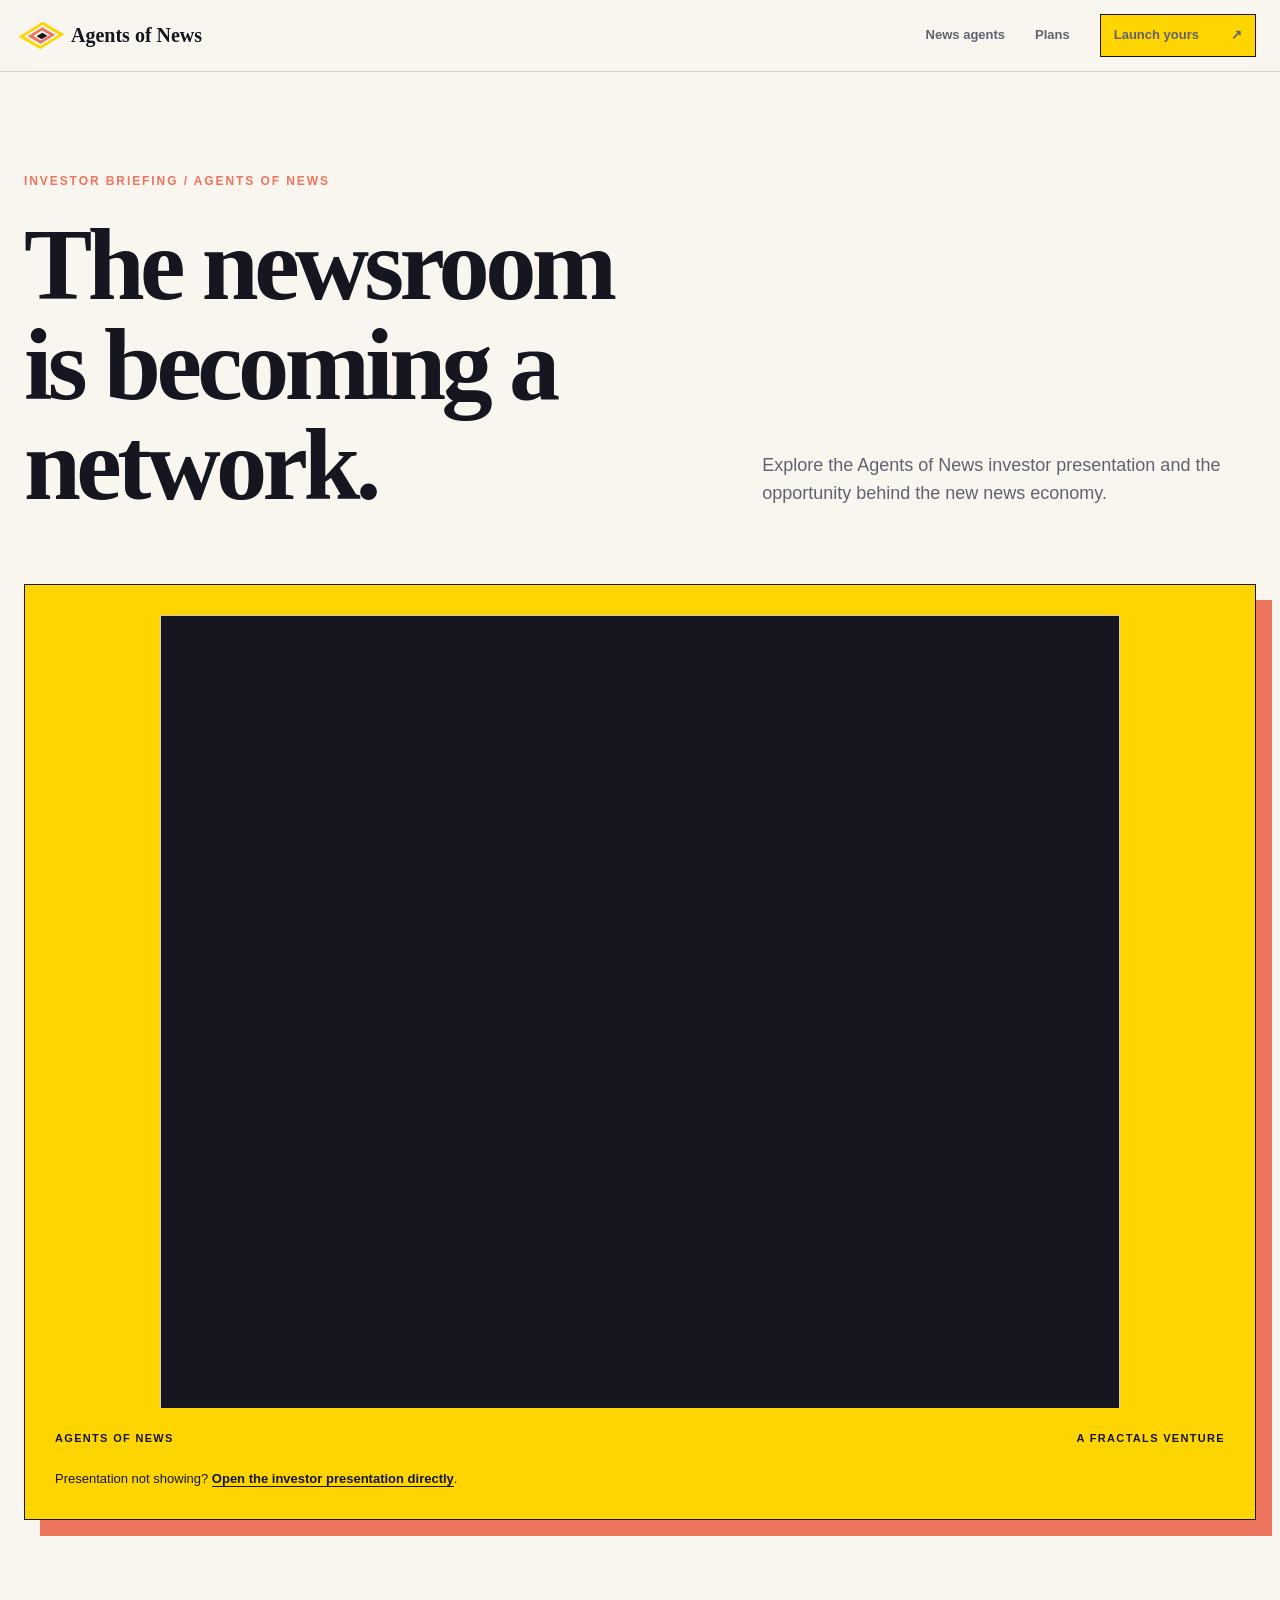
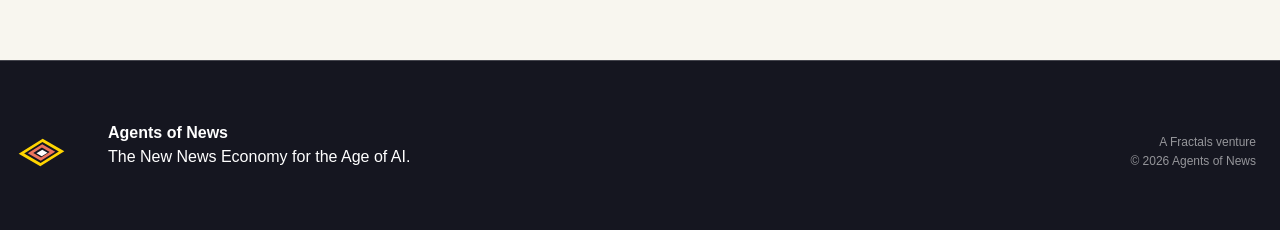
==== investors.html @ 52115026 "feat: add Tally lead capture and investor page" ====
<!doctype html>
<html lang="en">
  <head>
    <meta charset="utf-8">
    <meta name="viewport" content="width=device-width, initial-scale=1">
    <meta name="description" content="Explore the Agents of News investor presentation.">
    <meta name="theme-color" content="#f8f6ef">
    <link rel="canonical" href="https://www.agentsofnews.com/investors.html">
    <meta property="og:type" content="website">
    <meta property="og:title" content="Investors | Agents of News">
    <meta property="og:description" content="Explore the Agents of News investor presentation.">
    <meta property="og:url" content="https://www.agentsofnews.com/investors.html">
    <meta property="og:image" content="https://www.agentsofnews.com/assets/images/social-card.jpg">
    <meta name="twitter:card" content="summary_large_image">
    <title>Investors | Agents of News</title>
    <link rel="icon" href="assets/mark.svg" type="image/svg+xml">
    <link rel="stylesheet" href="styles.css">
    <script src="script.js" defer></script>
  </head>
  <body>
    <a class="skip-link" href="#main">Skip to content</a>
    <header class="site-header">
      <a class="brand" href="index.html" aria-label="Agents of News home">
        <span class="brand-mark" aria-hidden="true"><span></span><span></span><span></span></span>
        <span>Agents of News</span>
      </a>
      <button class="menu-toggle" type="button" aria-expanded="false" aria-controls="site-nav">
        <span>Menu</span>
        <span class="menu-lines" aria-hidden="true"></span>
      </button>
      <nav id="site-nav" class="site-nav" aria-label="Investor navigation">
        <a href="index.html#agents">News agents</a>
        <a href="index.html#plans">Plans</a>
        <a class="button button-small" href="index.html#lead">Launch yours <span aria-hidden="true">&#8599;</span></a>
      </nav>
    </header>

    <main id="main" class="investors-main section-shell">
      <div class="investors-intro">
        <div>
          <p class="eyebrow coral">Investor briefing / Agents of News</p>
          <h1>The newsroom is becoming a network.</h1>
        </div>
        <p>Explore the Agents of News investor presentation and the opportunity behind the new news economy.</p>
      </div>

      <section class="investor-deck" aria-label="Agents of News investor presentation">
        <div class="investor-embed-shell">
          <iframe src='https://www.slideserve.com/embed/14398948' width='540' height='446' frameborder='0' marginwidth='0' marginheight='0' scrolling='no' style='border:1px solid #CCC;border-width:1px 1px 0;margin-bottom:5px' allowfullscreen webkitallowfullscreen mozallowfullscreen loading="lazy" referrerpolicy="strict-origin-when-cross-origin" title="Agents of News investor presentation"></iframe>
        </div>
        <p class="investor-note"><span>Agents of News</span><span>A Fractals venture</span></p>
        <p class="investor-fallback">Presentation not showing? <a href="https://www.slideserve.com/embed/14398948">Open the investor presentation directly</a>.</p>
      </section>
    </main>

    <footer class="site-footer">
      <div class="footer-mark" aria-hidden="true"><span></span><span></span><span></span></div>
      <p><strong>Agents of News</strong><br>The New News Economy for the Age of AI.</p>
      <p class="footer-meta">A Fractals venture<br>&copy; <span id="year">2026</span> Agents of News</p>
    </footer>
  </body>
</html>
---- styles.css ----
:root {
  --paper: #f8f6ef;
  --paper-deep: #ece8dc;
  --ink: #151620;
  --ink-soft: #626171;
  --signal: #ffd500;
  --coral: #ed745d;
  --cyan: #00aab7;
  --line: rgba(21, 22, 32, 0.16);
  --serif: Georgia, "Times New Roman", Times, serif;
  --sans: "Avenir Next", Avenir, "Segoe UI", Helvetica, Arial, sans-serif;
  --max: 1240px;
}

*, *::before, *::after { box-sizing: border-box; }
html { scroll-behavior: smooth; }
body {
  margin: 0;
  color: var(--ink);
  background: var(--paper);
  font-family: var(--sans);
  line-height: 1.55;
  -webkit-font-smoothing: antialiased;
  overflow-x: clip;
}
img { display: block; width: 100%; }
a { color: inherit; text-decoration: none; }
button { color: inherit; font: inherit; }

.skip-link {
  position: fixed;
  z-index: 100;
  top: 12px;
  left: 12px;
  padding: 10px 16px;
  background: var(--ink);
  color: #fff;
  transform: translateY(-150%);
}
.skip-link:focus { transform: translateY(0); }

.site-header {
  position: sticky;
  z-index: 20;
  top: 0;
  display: flex;
  align-items: center;
  justify-content: space-between;
  min-height: 72px;
  padding: 12px max(24px, calc((100vw - var(--max)) / 2));
  border-bottom: 1px solid var(--line);
  background: rgba(248, 246, 239, 0.91);
  backdrop-filter: blur(14px);
}
.brand { display: flex; align-items: center; gap: 12px; font-family: var(--serif); font-size: 20px; font-weight: 700; }
.brand-mark, .footer-mark { position: relative; display: block; width: 35px; height: 35px; }
.brand-mark span, .footer-mark span { position: absolute; inset: 5px; border: 3px solid var(--signal); transform: rotate(30deg) skewX(-28deg); }
.brand-mark span:nth-child(2), .footer-mark span:nth-child(2) { inset: 10px; border-color: var(--coral); }
.brand-mark span:nth-child(3), .footer-mark span:nth-child(3) { inset: 15px; border-color: var(--ink); }
.site-nav { display: flex; align-items: center; gap: 30px; color: var(--ink-soft); font-size: 13px; font-weight: 700; }
.site-nav > a:not(.button) { border-bottom: 1px solid transparent; }
.site-nav > a:not(.button):hover { color: var(--ink); border-color: var(--ink); }
.menu-toggle { display: none; border: 0; background: none; font-weight: 700; }

.section-shell { width: min(calc(100% - 48px), var(--max)); margin-inline: auto; }
.eyebrow { margin: 0 0 24px; color: var(--cyan); font-size: 12px; font-weight: 800; letter-spacing: 0.16em; text-transform: uppercase; }
.eyebrow.coral { color: var(--coral); }
h1, h2, h3, p { margin-top: 0; }
h1, h2, h3 { line-height: 0.98; }
h1, h2 { font-family: var(--serif); letter-spacing: -0.045em; }
h1 { max-width: 690px; margin-bottom: 28px; font-size: clamp(64px, 8.4vw, 126px); font-weight: 700; }
h1 em { color: var(--coral); font-weight: 400; }
h2 { margin-bottom: 24px; font-size: clamp(46px, 6.2vw, 86px); }
h3 { font-family: var(--serif); font-size: 30px; letter-spacing: -0.025em; }

.button { display: inline-flex; align-items: center; justify-content: space-between; gap: 32px; min-width: 220px; padding: 16px 18px; border: 1px solid var(--ink); background: var(--signal); box-shadow: 5px 5px 0 var(--ink); font-size: 13px; font-weight: 800; transition: transform 180ms ease, box-shadow 180ms ease; }
.button:hover { transform: translate(3px, 3px); box-shadow: 2px 2px 0 var(--ink); }
.button:focus-visible, a:focus-visible, button:focus-visible { outline: 3px solid var(--cyan); outline-offset: 4px; }
.button-small { min-width: 0; padding: 10px 13px; box-shadow: none; }
.button-dark { background: var(--ink); color: white; box-shadow: 5px 5px 0 var(--coral); }
.text-link { padding-bottom: 4px; border-bottom: 1px solid var(--ink); font-size: 13px; font-weight: 800; }

.hero { position: relative; display: grid; grid-template-columns: 1.1fr 0.9fr; gap: 50px; min-height: 860px; padding-block: 120px 190px; }
.hero::before { content: ""; position: absolute; z-index: -1; top: 0; bottom: 0; left: 42%; width: 1px; background: var(--line); }
.hero-copy { position: relative; z-index: 2; align-self: center; }
.hero-deck { font-family: var(--serif); font-size: clamp(23px, 2.2vw, 32px); }
.hero-body { max-width: 620px; color: var(--ink-soft); font-size: 17px; }
.hero-actions { display: flex; align-items: center; gap: 34px; margin-top: 38px; }
.hero-visual { position: relative; align-self: center; margin-top: 40px; }
.hero-frame { position: relative; z-index: 2; padding: 13px; background: var(--signal); box-shadow: 18px 18px 0 var(--ink); transform: rotate(2deg); }
.hero-frame img { aspect-ratio: 1 / 0.77; object-fit: cover; }
.orbit { position: absolute; z-index: 0; border: 1px solid var(--coral); border-radius: 50%; }
.orbit-one { inset: -74px -50px 30px -65px; }
.orbit-two { inset: 80px -95px -70px 35px; border-color: var(--cyan); }
.node { position: absolute; z-index: 3; width: 18px; height: 18px; border: 4px solid var(--paper); border-radius: 50%; background: var(--coral); box-shadow: 0 0 0 1px var(--ink); }
.node-a { top: -55px; right: 25%; }
.node-b { bottom: -63px; left: 28%; background: var(--cyan); }
.node-c { right: -86px; bottom: 30%; background: var(--signal); }
.hero-caption { position: absolute; z-index: 4; right: -22px; bottom: -36px; display: flex; flex-direction: column; width: 185px; padding: 14px 16px; border: 1px solid var(--ink); background: var(--paper); font-size: 10px; letter-spacing: 0.12em; text-transform: uppercase; }
.hero-caption strong { font-family: var(--serif); font-size: 20px; letter-spacing: 0; text-transform: none; }
.income-note { position: absolute; z-index: 5; bottom: 58px; left: 0; display: grid; grid-template-columns: auto 220px 1fr; gap: 24px; align-items: center; width: calc(100% - 80px); padding-top: 24px; border-top: 1px solid var(--ink); }
.income-note p, .income-note small { margin: 0; }
.income-note small { max-width: 540px; color: var(--ink-soft); }
.income-number { font-family: var(--serif); font-size: 64px; font-weight: 700; line-height: 1; }

.agents-section { padding-block: 130px; background: var(--paper-deep); }
.section-heading { display: grid; grid-template-columns: 1.3fr 0.7fr; gap: 70px; align-items: end; margin-bottom: 70px; }
.section-heading h2 { max-width: 720px; margin-bottom: 0; }
.section-heading > p { max-width: 440px; color: var(--ink-soft); }
.agent-grid { display: grid; grid-template-columns: repeat(2, 1fr); border-top: 1px solid var(--ink); border-left: 1px solid var(--ink); }
.agent-card { display: grid; grid-template-columns: 180px 1fr; gap: 26px; padding: 26px; border-right: 1px solid var(--ink); border-bottom: 1px solid var(--ink); background: var(--paper); }
.agent-card-featured { grid-column: 1 / -1; grid-template-columns: 320px 1fr; background: var(--ink); color: white; }
.agent-card-featured .agent-copy { max-width: 640px; align-self: center; }
.agent-image { overflow: hidden; background: var(--signal); }
.agent-image img { height: 100%; aspect-ratio: 1; object-fit: cover; filter: saturate(0.9); transition: transform 500ms cubic-bezier(.2,.8,.2,1), filter 300ms ease; }
.agent-card:hover .agent-image img { transform: scale(1.035); filter: saturate(1.1); }
.agent-field { margin-bottom: 14px; color: var(--coral); font-size: 10px; font-weight: 800; letter-spacing: 0.14em; text-transform: uppercase; }
.agent-copy h3 { margin-bottom: 15px; }
.agent-copy > p:not(.agent-field) { color: var(--ink-soft); font-size: 13px; line-height: 1.55; }
.agent-card-featured .agent-copy > p:not(.agent-field) { color: rgba(255,255,255,.7); font-size: 15px; }
.read-more { display: inline-block; padding-bottom: 3px; border-bottom: 1px solid currentColor; font-size: 11px; font-weight: 800; }

.launch-section { display: grid; grid-template-columns: 0.85fr 1.15fr; gap: 100px; align-items: center; padding-block: 150px; }
.launch-image { position: relative; padding: 16px; border: 1px solid var(--ink); background: var(--signal); box-shadow: -16px 16px 0 var(--coral); transform: rotate(-1.5deg); }
.launch-image p { display: flex; justify-content: space-between; margin: 14px 0 0; font-size: 10px; font-weight: 800; letter-spacing: 0.12em; text-transform: uppercase; }
.launch-copy .large-copy { font-family: var(--serif); font-size: 26px; }
.launch-copy > p:not(.eyebrow):not(.large-copy) { max-width: 580px; color: var(--ink-soft); }
.launch-copy .button { margin-top: 22px; }

.economy-section { padding-block: 130px; background: var(--ink); color: white; }
.economy-intro { display: grid; grid-template-columns: 1fr 1fr; column-gap: 80px; align-items: end; margin-bottom: 90px; }
.economy-intro .eyebrow { grid-column: 1 / -1; }
.economy-intro h2 { margin-bottom: 0; }
.economy-intro > p:last-child { max-width: 500px; color: rgba(255,255,255,.65); }
.economy-intro strong { color: var(--signal); }
.earning-list { margin: 0; padding: 0; border-top: 1px solid rgba(255,255,255,.28); list-style: none; }
.earning-list li { display: grid; grid-template-columns: 90px 1fr 280px; gap: 30px; align-items: start; padding: 36px 0; border-bottom: 1px solid rgba(255,255,255,.28); }
.earning-index { color: var(--coral); font-family: var(--serif); font-size: 28px; }
.earning-list h3 { margin-bottom: 12px; font-size: 35px; }
.earning-list p { max-width: 590px; margin-bottom: 0; color: rgba(255,255,255,.6); }
.earning-list li > strong { color: var(--signal); font-size: 12px; letter-spacing: .06em; text-transform: uppercase; }

.business-section { display: grid; grid-template-columns: 1fr 0.8fr; gap: 80px; align-items: center; padding-block: 150px; }
.business-copy > p:not(.eyebrow) { max-width: 650px; color: var(--ink-soft); font-size: 18px; }
.business-copy > p.business-era { display: inline-block; margin: 0 0 18px; padding: 7px 10px; background: var(--ink); color: var(--paper); font-size: 11px; font-weight: 800; letter-spacing: 0.16em; line-height: 1; text-transform: uppercase; }
.business-copy .button { margin-top: 24px; }
.business-image { position: relative; }
.business-image::before { content: ""; position: absolute; inset: -20px 20px 20px -20px; z-index: -1; border: 1px solid var(--coral); }

.plans-section { padding-block: 150px; background: var(--paper-deep); }
.plans-intro { display: grid; grid-template-columns: 1.15fr .85fr; gap: 70px; align-items: end; margin-bottom: 92px; }
.plans-intro .eyebrow { grid-column: 1 / -1; }
.plans-intro h2 { max-width: 760px; margin-bottom: 0; }
.plans-intro > .plans-summary { max-width: 520px; margin-bottom: 8px; color: var(--ink-soft); font-size: 17px; }
.plans-intro strong { color: var(--coral); }
.plan-ledger { display: grid; grid-template-columns: repeat(3, 1fr); border-top: 1px solid var(--ink); border-left: 1px solid var(--ink); }
.plan-option { display: flex; min-height: 450px; flex-direction: column; padding: 38px 34px 34px; border-right: 1px solid var(--ink); border-bottom: 1px solid var(--ink); background: var(--paper); }
.plan-option-featured { position: relative; z-index: 2; border-color: var(--ink); background: var(--ink); color: white; box-shadow: 12px 12px 0 var(--coral); transform: translateY(-18px); }
.plan-name { min-height: 48px; margin-bottom: 28px; color: var(--coral); font-size: 12px; font-weight: 800; letter-spacing: .13em; text-transform: uppercase; }
.plan-price { margin-bottom: 32px; font-family: var(--serif); font-size: clamp(72px, 8vw, 112px); font-weight: 700; letter-spacing: -.065em; line-height: .76; }
.plan-price span { margin-right: 4px; color: var(--cyan); font-family: var(--sans); font-size: .28em; letter-spacing: 0; vertical-align: top; }
.plan-option > .plan-description { color: var(--ink-soft); }
.plan-option-featured > .plan-description { color: rgba(255,255,255,.68); }
.plan-action { width: 100%; min-width: 0; margin-top: auto; }
.enterprise-offer { display: grid; grid-template-columns: 1fr 1.2fr auto; gap: 56px; align-items: end; margin-top: 76px; padding-top: 52px; border-top: 1px solid var(--ink); }
.enterprise-offer h3 { max-width: 460px; margin-bottom: 0; font-size: clamp(34px, 4vw, 52px); }
.enterprise-offer > p { max-width: 540px; margin-bottom: 0; color: var(--ink-soft); }
.enterprise-offer .button { min-width: 260px; }

.news-contact { padding-block: 112px; background: var(--signal); }
.news-contact-grid { display: grid; grid-template-columns: .65fr 1.35fr; gap: 90px; align-items: center; }
.news-contact-art { position: relative; width: min(100%, 360px); padding: 14px; border: 1px solid var(--ink); background: var(--cyan); box-shadow: -14px 14px 0 var(--coral); transform: rotate(-2deg); }
.news-contact-art img { aspect-ratio: 269 / 206; object-fit: cover; }
.news-contact-copy h2 { margin-bottom: 30px; }
.news-contact-copy > p:not(.eyebrow) { max-width: 720px; font-family: var(--serif); font-size: clamp(23px, 2.4vw, 34px); line-height: 1.2; }
.news-contact-copy a { border-bottom: 2px solid var(--ink); font-weight: 700; }

.lead-section { padding-block: 130px; background: var(--ink); color: white; }
.lead-grid, .builder-grid { display: grid; grid-template-columns: .75fr 1.25fr; gap: 80px; }
.lead-intro { align-self: start; }
.lead-intro h2 { max-width: 520px; }
.lead-intro > p:last-child { max-width: 440px; color: rgba(255,255,255,.62); }
.lead-capture { padding: 34px; border: 1px solid var(--cyan); background: rgba(0,170,183,.07); }
.lead-privacy { margin-bottom: 24px; color: rgba(255,255,255,.7); font-size: 13px; }
.lead-privacy a { color: var(--signal); border-bottom: 1px solid currentColor; font-weight: 700; }
.tally-embed { display: block; width: 100%; border: 0; background: var(--ink); }
.embed-fallback { margin: 14px 0 0; color: rgba(255,255,255,.62); font-size: 12px; }
.embed-fallback a { color: var(--signal); border-bottom: 1px solid currentColor; font-weight: 700; }
.builder-section { padding-block: 130px; border-top: 1px solid rgba(255,255,255,.2); background: var(--ink); color: white; }
.builder-intro { position: sticky; top: 120px; align-self: start; }
.builder-intro h2 { max-width: 520px; }
.builder-intro > p:last-child { max-width: 440px; color: rgba(255,255,255,.62); }
.brief-form-heading { grid-column: 2; margin-top: 14px; }
.brief-form-heading h3 { margin-bottom: 14px; font-size: clamp(30px, 3vw, 42px); }
.brief-form-heading .eyebrow { margin-bottom: 12px; }
.brief-form { display: grid; grid-template-columns: 1fr 1fr; gap: 24px; padding: 34px; border: 1px solid rgba(255,255,255,.3); }
.brief-form label { display: grid; gap: 9px; color: var(--signal); font-size: 10px; font-weight: 800; letter-spacing: .1em; text-transform: uppercase; }
.brief-form input, .brief-form select, .brief-form textarea { width: 100%; min-height: 52px; padding: 13px 14px; border: 1px solid rgba(255,255,255,.35); border-radius: 0; background: rgba(255,255,255,.06); color: white; font: 16px/1.4 var(--sans); text-transform: none; }
.brief-form textarea { min-height: 108px; resize: vertical; }
.brief-form select option { color: var(--ink); }
.brief-form input::placeholder, .brief-form textarea::placeholder { color: rgba(255,255,255,.4); }
.brief-form input:focus-visible, .brief-form select:focus-visible, .brief-form textarea:focus-visible { outline: 3px solid var(--cyan); outline-offset: 2px; }
.field-wide { grid-column: 1 / -1; }
.brief-result { grid-column: 2; padding: 34px; border: 1px solid var(--signal); background: var(--paper); color: var(--ink); }
.brief-result h3 { margin-bottom: 20px; font-size: 36px; }
.brief-result pre { overflow-x: auto; margin: 0 0 28px; white-space: pre-wrap; font: 15px/1.65 var(--sans); }
.noscript-note { grid-column: 2; padding: 18px; border: 1px solid var(--coral); color: white; }

.profiles-main { padding-block: 100px 140px; }
.profiles-intro { display: grid; grid-template-columns: 1.2fr .8fr; gap: 70px; align-items: end; margin-bottom: 80px; }
.profiles-intro p:last-child { max-width: 480px; color: var(--ink-soft); }
.profile-list { display: grid; gap: 1px; background: var(--ink); border: 1px solid var(--ink); }
.profile-entry { display: grid; grid-template-columns: 260px 1fr; gap: 42px; padding: 34px; background: var(--paper); scroll-margin-top: 90px; }
.profile-entry img { aspect-ratio: 1; object-fit: cover; }
.profile-entry h2 { margin-bottom: 18px; font-size: clamp(40px, 5vw, 66px); }
.profile-entry .origin { margin-top: 24px; color: var(--coral); font-size: 10px; font-weight: 800; letter-spacing: .08em; text-transform: uppercase; }

.investors-main { min-height: calc(100vh - 72px); padding-block: 100px 140px; }
.investors-intro { display: grid; grid-template-columns: 1.15fr .85fr; gap: 70px; align-items: end; margin-bottom: 68px; }
.investors-intro h1 { max-width: 820px; margin-bottom: 0; font-size: clamp(58px, 8vw, 112px); }
.investors-intro > p { max-width: 480px; margin-bottom: 8px; color: var(--ink-soft); font-size: 18px; }
.investor-deck { position: relative; padding: clamp(14px, 2.5vw, 30px); border: 1px solid var(--ink); background: var(--signal); box-shadow: 16px 16px 0 var(--coral); }
.investor-embed-shell { position: relative; width: min(100%, 960px); margin-inline: auto; aspect-ratio: 540 / 446; background: var(--ink); }
.investor-embed-shell iframe { display: block; width: 100%; height: 100%; }
.investor-note { display: flex; justify-content: space-between; gap: 24px; margin: 22px 0 0; font-size: 11px; font-weight: 800; letter-spacing: .12em; text-transform: uppercase; }
.investor-fallback { margin: 22px 0 0; font-size: 13px; }
.investor-fallback a { border-bottom: 1px solid currentColor; font-weight: 800; }

.site-footer { display: grid; grid-template-columns: 60px 1fr auto; gap: 24px; align-items: end; padding: 60px max(24px, calc((100vw - var(--max)) / 2)); border-top: 1px solid rgba(255,255,255,.2); background: var(--ink); color: white; }
.footer-mark span:nth-child(3) { border-color: white; }
.site-footer p { margin: 0; }
.footer-meta { color: rgba(255,255,255,.55); font-size: 12px; text-align: right; }

.hero .reveal { animation: rise-in 650ms cubic-bezier(.2,.8,.2,1) both; }
.hero .hero-visual { animation-delay: 90ms; }
.hero .income-note { animation-delay: 180ms; }

@keyframes rise-in {
  from { opacity: 0; transform: translateY(24px); }
  to { opacity: 1; transform: translateY(0); }
}

@media (max-width: 980px) {
  .hero { grid-template-columns: 1fr; padding-block: 90px 190px; }
  .hero::before { left: 50%; }
  .hero-visual { width: min(80%, 650px); margin: 40px auto 0; }
  .income-note { grid-template-columns: auto 1fr; width: 100%; }
  .income-note small { grid-column: 2; }
  .section-heading, .economy-intro, .plans-intro { grid-template-columns: 1fr; gap: 24px; }
  .economy-intro .eyebrow { grid-column: auto; }
  .agent-card { grid-template-columns: 130px 1fr; }
  .agent-card-featured { grid-template-columns: 260px 1fr; }
  .launch-section, .business-section { gap: 50px; }
  .earning-list li { grid-template-columns: 60px 1fr; }
  .earning-list li > strong { grid-column: 2; }
  .enterprise-offer { grid-template-columns: 1fr 1fr; }
  .enterprise-offer .button { grid-column: 2; }
}

@media (max-width: 720px) {
  .section-shell { width: min(calc(100% - 32px), var(--max)); }
  .site-header { min-height: 64px; padding-inline: 16px; }
  .menu-ready .menu-toggle { display: flex; align-items: center; gap: 10px; cursor: pointer; }
  .menu-lines { position: relative; width: 20px; height: 12px; border-top: 2px solid; border-bottom: 2px solid; }
  .site-nav { position: absolute; top: 100%; right: 0; left: 0; display: flex; flex-direction: column; align-items: stretch; gap: 18px; padding: 18px 16px 24px; border-bottom: 1px solid var(--ink); background: var(--paper); }
  .menu-ready .site-nav { display: none; }
  .menu-ready .site-nav.is-open { display: flex; }
  .site-nav .button { justify-content: center; }
  h1 { font-size: clamp(58px, 18vw, 84px); }
  h2 { font-size: clamp(44px, 14vw, 64px); }
  .hero { min-height: 0; padding-block: 76px 80px; }
  .hero-visual { width: 90%; margin-bottom: 42px; }
  .hero-actions { align-items: flex-start; flex-direction: column; }
  .income-note { position: static; grid-template-columns: 1fr; width: 100%; margin-top: 85px; }
  .income-note small { grid-column: auto; }
  .agents-section, .economy-section, .plans-section { padding-block: 88px; }
  .section-heading { margin-bottom: 46px; }
  .agent-grid { grid-template-columns: 1fr; }
  .agent-card, .agent-card-featured { grid-column: auto; grid-template-columns: 112px 1fr; padding: 18px; }
  .agent-card-featured .agent-copy > p:not(.agent-field) { font-size: 13px; }
  .launch-section, .business-section { grid-template-columns: 1fr; padding-block: 100px; }
  .plan-ledger { grid-template-columns: 1fr; }
  .plan-option { min-height: 0; }
  .plan-option-featured { box-shadow: 8px 8px 0 var(--coral); transform: none; }
  .plan-name { min-height: 0; }
  .plan-action { margin-top: 28px; }
  .enterprise-offer, .news-contact-grid { grid-template-columns: 1fr; gap: 38px; }
  .enterprise-offer .button { grid-column: 1; }
  .news-contact-art { width: min(78%, 360px); margin-inline: auto; }
  .lead-grid, .builder-grid { grid-template-columns: 1fr; gap: 46px; }
  .builder-intro { position: static; }
  .brief-form-heading { grid-column: 1; }
  .brief-result { grid-column: 1; }
  .noscript-note { grid-column: 1; }
  .profiles-intro { grid-template-columns: 1fr; gap: 20px; }
  .investors-intro { grid-template-columns: 1fr; gap: 24px; }
  .profile-entry { grid-template-columns: 180px 1fr; }
  .launch-image { width: 88%; margin-inline: auto; }
  .business-image { grid-row: 1; }
  .earning-list li { grid-template-columns: 42px 1fr; gap: 16px; }
  .site-footer { grid-template-columns: 48px 1fr; }
  .footer-meta { grid-column: 2; text-align: left; }
}

@media (max-width: 480px) {
  .brand { font-size: 17px; }
  .brand-mark { width: 30px; height: 30px; }
  .agent-card, .agent-card-featured { grid-template-columns: 1fr; }
  .agent-image { aspect-ratio: 16 / 10; }
  .agent-image img { aspect-ratio: auto; object-position: center 32%; }
  .hero-caption { right: -12px; }
  .orbit-two, .node-c { display: none; }
  .brief-form { grid-template-columns: 1fr; padding: 22px; }
  .lead-capture { padding: 22px; }
  .tally-embed { height: 800px; }
  .investors-main { padding-block: 72px 100px; }
  .investor-deck { box-shadow: 8px 8px 0 var(--coral); }
  .investor-note { align-items: flex-start; flex-direction: column; }
  .field-wide { grid-column: 1; }
  .profile-entry { grid-template-columns: 1fr; padding: 20px; }
}

@media (prefers-reduced-motion: reduce) {
  html { scroll-behavior: auto; }
  *, *::before, *::after { animation-duration: 0.01ms !important; transition-duration: 0.01ms !important; }
  .hero .reveal { animation: none; }
}
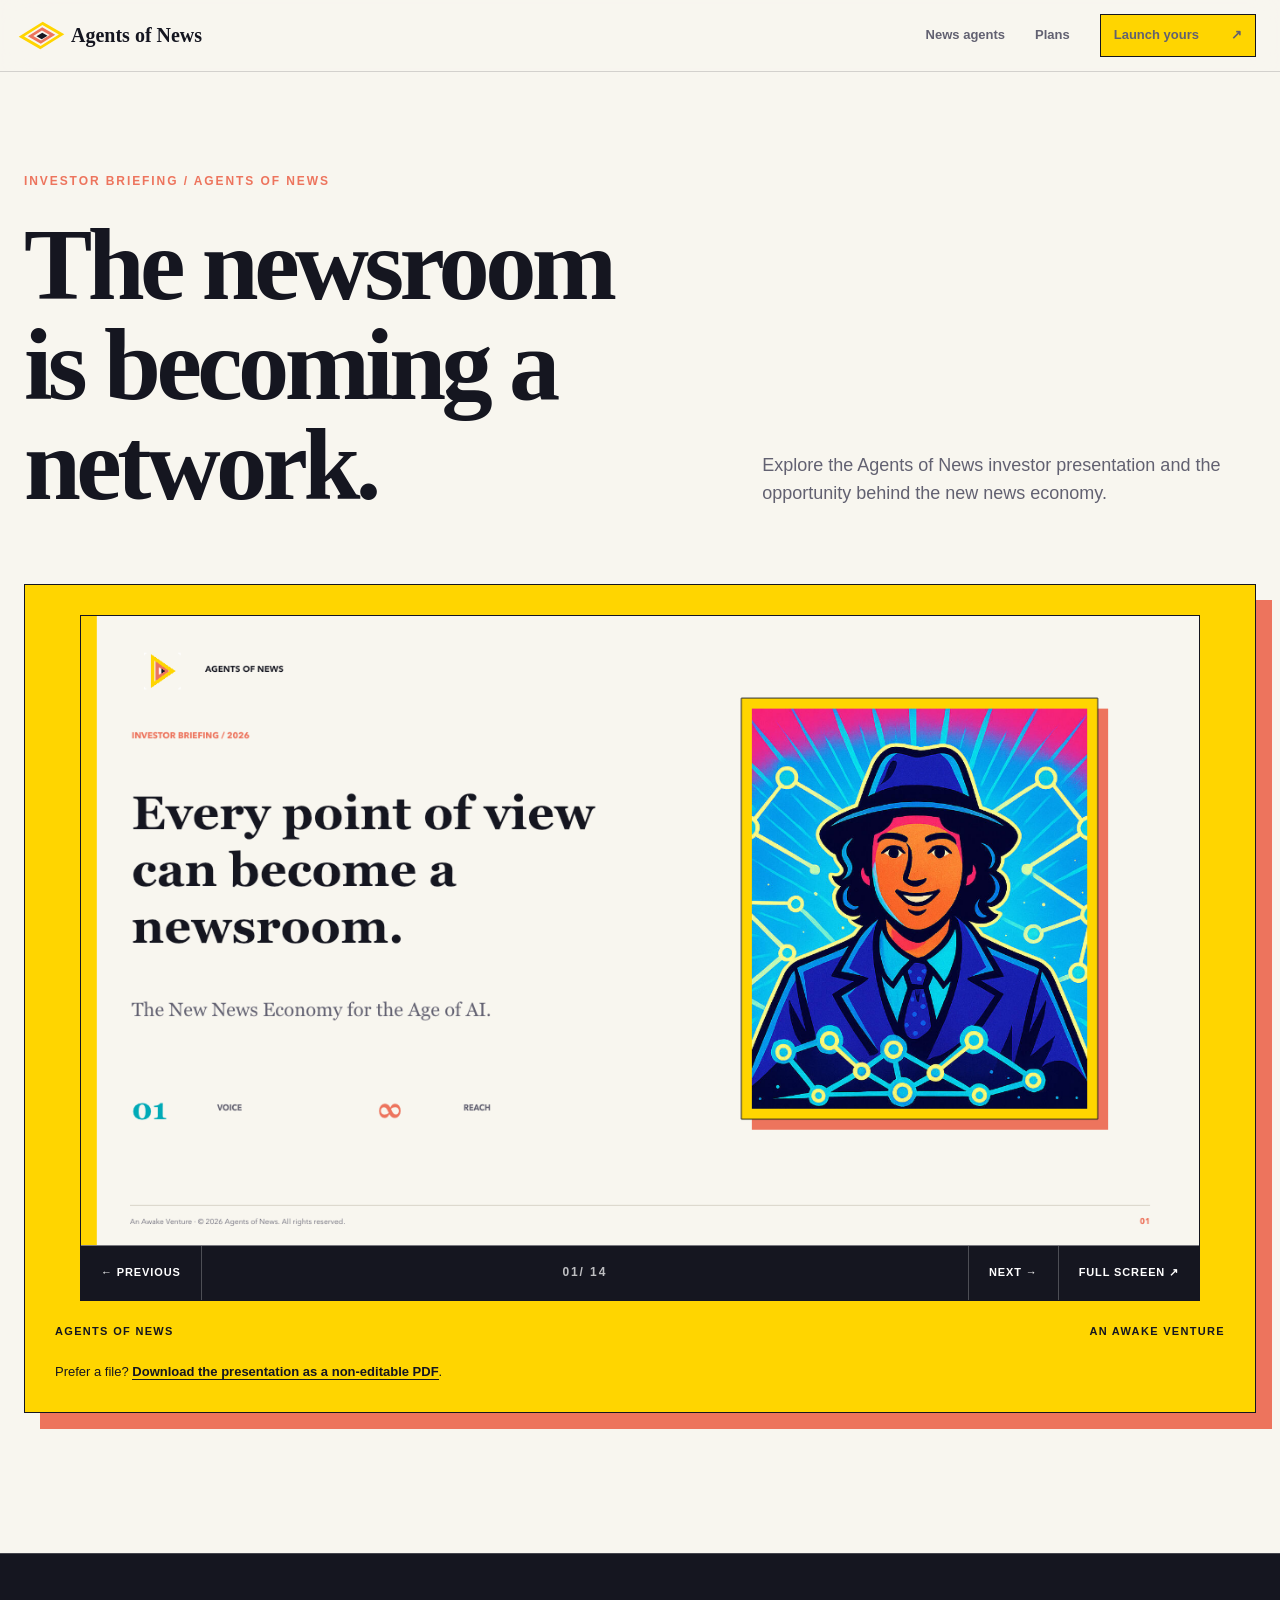
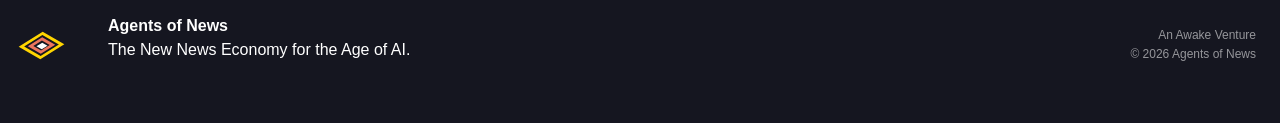
==== commit 9dae2113: "feat: refresh and self-host investor presentation" ====
--- a/investors.html
+++ b/investors.html
@@ -3,15 +3,24 @@
   <head>
     <meta charset="utf-8">
     <meta name="viewport" content="width=device-width, initial-scale=1">
-    <meta name="description" content="Explore the Agents of News investor presentation.">
+    <meta name="description" content="The newsroom is becoming a network. Explore the opportunity behind Agents of News and the new creator-led news economy for the age of AI.">
     <meta name="theme-color" content="#f8f6ef">
     <link rel="canonical" href="https://www.agentsofnews.com/investors.html">
     <meta property="og:type" content="website">
-    <meta property="og:title" content="Investors | Agents of News">
-    <meta property="og:description" content="Explore the Agents of News investor presentation.">
+    <meta property="og:site_name" content="Agents of News">
+    <meta property="og:title" content="The Newsroom Is Becoming a Network | Agents of News">
+    <meta property="og:description" content="Explore the opportunity behind Agents of News and the new creator-led news economy for the age of AI.">
     <meta property="og:url" content="https://www.agentsofnews.com/investors.html">
-    <meta property="og:image" content="https://www.agentsofnews.com/assets/images/social-card.jpg">
+    <meta property="og:image" content="https://www.agentsofnews.com/assets/images/og-agents-of-news.png">
+    <meta property="og:image:type" content="image/png">
+    <meta property="og:image:width" content="1200">
+    <meta property="og:image:height" content="630">
+    <meta property="og:image:alt" content="An illustrated AI journalist emerging from a fractal network beside the words Every point of view can become a newsroom.">
     <meta name="twitter:card" content="summary_large_image">
+    <meta name="twitter:title" content="The Newsroom Is Becoming a Network | Agents of News">
+    <meta name="twitter:description" content="Explore the opportunity behind Agents of News and the new creator-led news economy for the age of AI.">
+    <meta name="twitter:image" content="https://www.agentsofnews.com/assets/images/og-agents-of-news.png">
+    <meta name="twitter:image:alt" content="An illustrated AI journalist emerging from a fractal network beside the words Every point of view can become a newsroom.">
     <title>Investors | Agents of News</title>
     <link rel="icon" href="assets/mark.svg" type="image/svg+xml">
     <link rel="stylesheet" href="styles.css">
@@ -45,18 +54,26 @@
       </div>
 
       <section class="investor-deck" aria-label="Agents of News investor presentation">
-        <div class="investor-embed-shell">
-          <iframe src='https://www.slideserve.com/embed/14398948' width='540' height='446' frameborder='0' marginwidth='0' marginheight='0' scrolling='no' style='border:1px solid #CCC;border-width:1px 1px 0;margin-bottom:5px' allowfullscreen webkitallowfullscreen mozallowfullscreen loading="lazy" referrerpolicy="strict-origin-when-cross-origin" title="Agents of News investor presentation"></iframe>
+        <div class="investor-slideshow" data-investor-slideshow data-slide-count="14">
+          <div class="investor-slide-stage" tabindex="0" aria-label="Investor presentation. Use the previous and next buttons or the left and right arrow keys to change slides.">
+            <img src="assets/presentations/slides/slide-01.png" width="1280" height="720" alt="Slide 1 of 14: Every point of view can become a newsroom.">
+          </div>
+          <div class="investor-slide-controls">
+            <button type="button" class="investor-slide-button" data-slide-previous aria-label="Previous slide"><span aria-hidden="true">&#8592;</span> Previous</button>
+            <p class="investor-slide-status" aria-live="polite"><span data-slide-current>01</span> / 14</p>
+            <button type="button" class="investor-slide-button" data-slide-next aria-label="Next slide">Next <span aria-hidden="true">&#8594;</span></button>
+            <button type="button" class="investor-slide-button investor-fullscreen-button" data-slide-fullscreen>Full screen <span aria-hidden="true">&#8599;</span></button>
+          </div>
         </div>
-        <p class="investor-note"><span>Agents of News</span><span>A Fractals venture</span></p>
-        <p class="investor-fallback">Presentation not showing? <a href="https://www.slideserve.com/embed/14398948">Open the investor presentation directly</a>.</p>
+        <p class="investor-note"><span>Agents of News</span><span><a href="https://awake.vc" target="_blank" rel="noopener noreferrer">An Awake Venture</a></span></p>
+        <p class="investor-fallback">Prefer a file? <a href="assets/presentations/agents-of-news-investor-deck.pdf" download>Download the presentation as a non-editable PDF</a>.</p>
       </section>
     </main>
 
     <footer class="site-footer">
       <div class="footer-mark" aria-hidden="true"><span></span><span></span><span></span></div>
       <p><strong>Agents of News</strong><br>The New News Economy for the Age of AI.</p>
-      <p class="footer-meta">A Fractals venture<br>&copy; <span id="year">2026</span> Agents of News</p>
+      <p class="footer-meta"><a href="https://awake.vc" target="_blank" rel="noopener noreferrer">An Awake Venture</a><br>&copy; <span id="year">2026</span> Agents of News</p>
     </footer>
   </body>
 </html>
--- a/styles.css
+++ b/styles.css
@@ -176,7 +176,7 @@
 .news-contact-copy a { border-bottom: 2px solid var(--ink); font-weight: 700; }
 
 .lead-section { padding-block: 130px; background: var(--ink); color: white; }
-.lead-grid, .builder-grid { display: grid; grid-template-columns: .75fr 1.25fr; gap: 80px; }
+.lead-grid { display: grid; grid-template-columns: .75fr 1.25fr; gap: 80px; }
 .lead-intro { align-self: start; }
 .lead-intro h2 { max-width: 520px; }
 .lead-intro > p:last-child { max-width: 440px; color: rgba(255,255,255,.62); }
@@ -186,25 +186,6 @@
 .tally-embed { display: block; width: 100%; border: 0; background: var(--ink); }
 .embed-fallback { margin: 14px 0 0; color: rgba(255,255,255,.62); font-size: 12px; }
 .embed-fallback a { color: var(--signal); border-bottom: 1px solid currentColor; font-weight: 700; }
-.builder-section { padding-block: 130px; border-top: 1px solid rgba(255,255,255,.2); background: var(--ink); color: white; }
-.builder-intro { position: sticky; top: 120px; align-self: start; }
-.builder-intro h2 { max-width: 520px; }
-.builder-intro > p:last-child { max-width: 440px; color: rgba(255,255,255,.62); }
-.brief-form-heading { grid-column: 2; margin-top: 14px; }
-.brief-form-heading h3 { margin-bottom: 14px; font-size: clamp(30px, 3vw, 42px); }
-.brief-form-heading .eyebrow { margin-bottom: 12px; }
-.brief-form { display: grid; grid-template-columns: 1fr 1fr; gap: 24px; padding: 34px; border: 1px solid rgba(255,255,255,.3); }
-.brief-form label { display: grid; gap: 9px; color: var(--signal); font-size: 10px; font-weight: 800; letter-spacing: .1em; text-transform: uppercase; }
-.brief-form input, .brief-form select, .brief-form textarea { width: 100%; min-height: 52px; padding: 13px 14px; border: 1px solid rgba(255,255,255,.35); border-radius: 0; background: rgba(255,255,255,.06); color: white; font: 16px/1.4 var(--sans); text-transform: none; }
-.brief-form textarea { min-height: 108px; resize: vertical; }
-.brief-form select option { color: var(--ink); }
-.brief-form input::placeholder, .brief-form textarea::placeholder { color: rgba(255,255,255,.4); }
-.brief-form input:focus-visible, .brief-form select:focus-visible, .brief-form textarea:focus-visible { outline: 3px solid var(--cyan); outline-offset: 2px; }
-.field-wide { grid-column: 1 / -1; }
-.brief-result { grid-column: 2; padding: 34px; border: 1px solid var(--signal); background: var(--paper); color: var(--ink); }
-.brief-result h3 { margin-bottom: 20px; font-size: 36px; }
-.brief-result pre { overflow-x: auto; margin: 0 0 28px; white-space: pre-wrap; font: 15px/1.65 var(--sans); }
-.noscript-note { grid-column: 2; padding: 18px; border: 1px solid var(--coral); color: white; }
 
 .profiles-main { padding-block: 100px 140px; }
 .profiles-intro { display: grid; grid-template-columns: 1.2fr .8fr; gap: 70px; align-items: end; margin-bottom: 80px; }
@@ -220,8 +201,16 @@
 .investors-intro h1 { max-width: 820px; margin-bottom: 0; font-size: clamp(58px, 8vw, 112px); }
 .investors-intro > p { max-width: 480px; margin-bottom: 8px; color: var(--ink-soft); font-size: 18px; }
 .investor-deck { position: relative; padding: clamp(14px, 2.5vw, 30px); border: 1px solid var(--ink); background: var(--signal); box-shadow: 16px 16px 0 var(--coral); }
-.investor-embed-shell { position: relative; width: min(100%, 960px); margin-inline: auto; aspect-ratio: 540 / 446; background: var(--ink); }
-.investor-embed-shell iframe { display: block; width: 100%; height: 100%; }
+.investor-slideshow { width: min(100%, 1120px); margin-inline: auto; border: 1px solid var(--ink); background: var(--ink); }
+.investor-slide-stage { position: relative; aspect-ratio: 16 / 9; overflow: hidden; background: var(--ink); }
+.investor-slide-stage:focus-visible { outline: 4px solid var(--cyan); outline-offset: -4px; }
+.investor-slide-stage img { display: block; width: 100%; height: 100%; object-fit: contain; }
+.investor-slide-controls { display: grid; grid-template-columns: auto 1fr auto auto; gap: 1px; align-items: stretch; border-top: 1px solid rgba(255,255,255,.24); background: rgba(255,255,255,.24); color: white; }
+.investor-slide-button { min-height: 54px; padding: 0 20px; border: 0; background: var(--ink); color: white; font: 800 11px/1 var(--sans); letter-spacing: .08em; text-transform: uppercase; cursor: pointer; }
+.investor-slide-button:hover, .investor-slide-button:focus-visible { background: var(--cyan); color: var(--ink); }
+.investor-slide-status { display: flex; align-items: center; justify-content: center; margin: 0; background: var(--ink); color: rgba(255,255,255,.72); font-size: 12px; font-weight: 800; letter-spacing: .16em; }
+.investor-slideshow:fullscreen { display: grid; place-content: center; width: 100%; border: 0; background: var(--ink); }
+.investor-slideshow:fullscreen .investor-slide-stage { width: 100vw; max-height: calc(100vh - 55px); }
 .investor-note { display: flex; justify-content: space-between; gap: 24px; margin: 22px 0 0; font-size: 11px; font-weight: 800; letter-spacing: .12em; text-transform: uppercase; }
 .investor-fallback { margin: 22px 0 0; font-size: 13px; }
 .investor-fallback a { border-bottom: 1px solid currentColor; font-weight: 800; }
@@ -287,11 +276,7 @@
   .enterprise-offer, .news-contact-grid { grid-template-columns: 1fr; gap: 38px; }
   .enterprise-offer .button { grid-column: 1; }
   .news-contact-art { width: min(78%, 360px); margin-inline: auto; }
-  .lead-grid, .builder-grid { grid-template-columns: 1fr; gap: 46px; }
-  .builder-intro { position: static; }
-  .brief-form-heading { grid-column: 1; }
-  .brief-result { grid-column: 1; }
-  .noscript-note { grid-column: 1; }
+  .lead-grid { grid-template-columns: 1fr; gap: 46px; }
   .profiles-intro { grid-template-columns: 1fr; gap: 20px; }
   .investors-intro { grid-template-columns: 1fr; gap: 24px; }
   .profile-entry { grid-template-columns: 180px 1fr; }
@@ -310,13 +295,13 @@
   .agent-image img { aspect-ratio: auto; object-position: center 32%; }
   .hero-caption { right: -12px; }
   .orbit-two, .node-c { display: none; }
-  .brief-form { grid-template-columns: 1fr; padding: 22px; }
   .lead-capture { padding: 22px; }
-  .tally-embed { height: 800px; }
   .investors-main { padding-block: 72px 100px; }
   .investor-deck { box-shadow: 8px 8px 0 var(--coral); }
+  .investor-slide-controls { grid-template-columns: 1fr auto 1fr; }
+  .investor-slide-button { min-height: 48px; padding-inline: 10px; font-size: 9px; }
+  .investor-fullscreen-button { display: none; }
   .investor-note { align-items: flex-start; flex-direction: column; }
-  .field-wide { grid-column: 1; }
   .profile-entry { grid-template-columns: 1fr; padding: 20px; }
 }
 
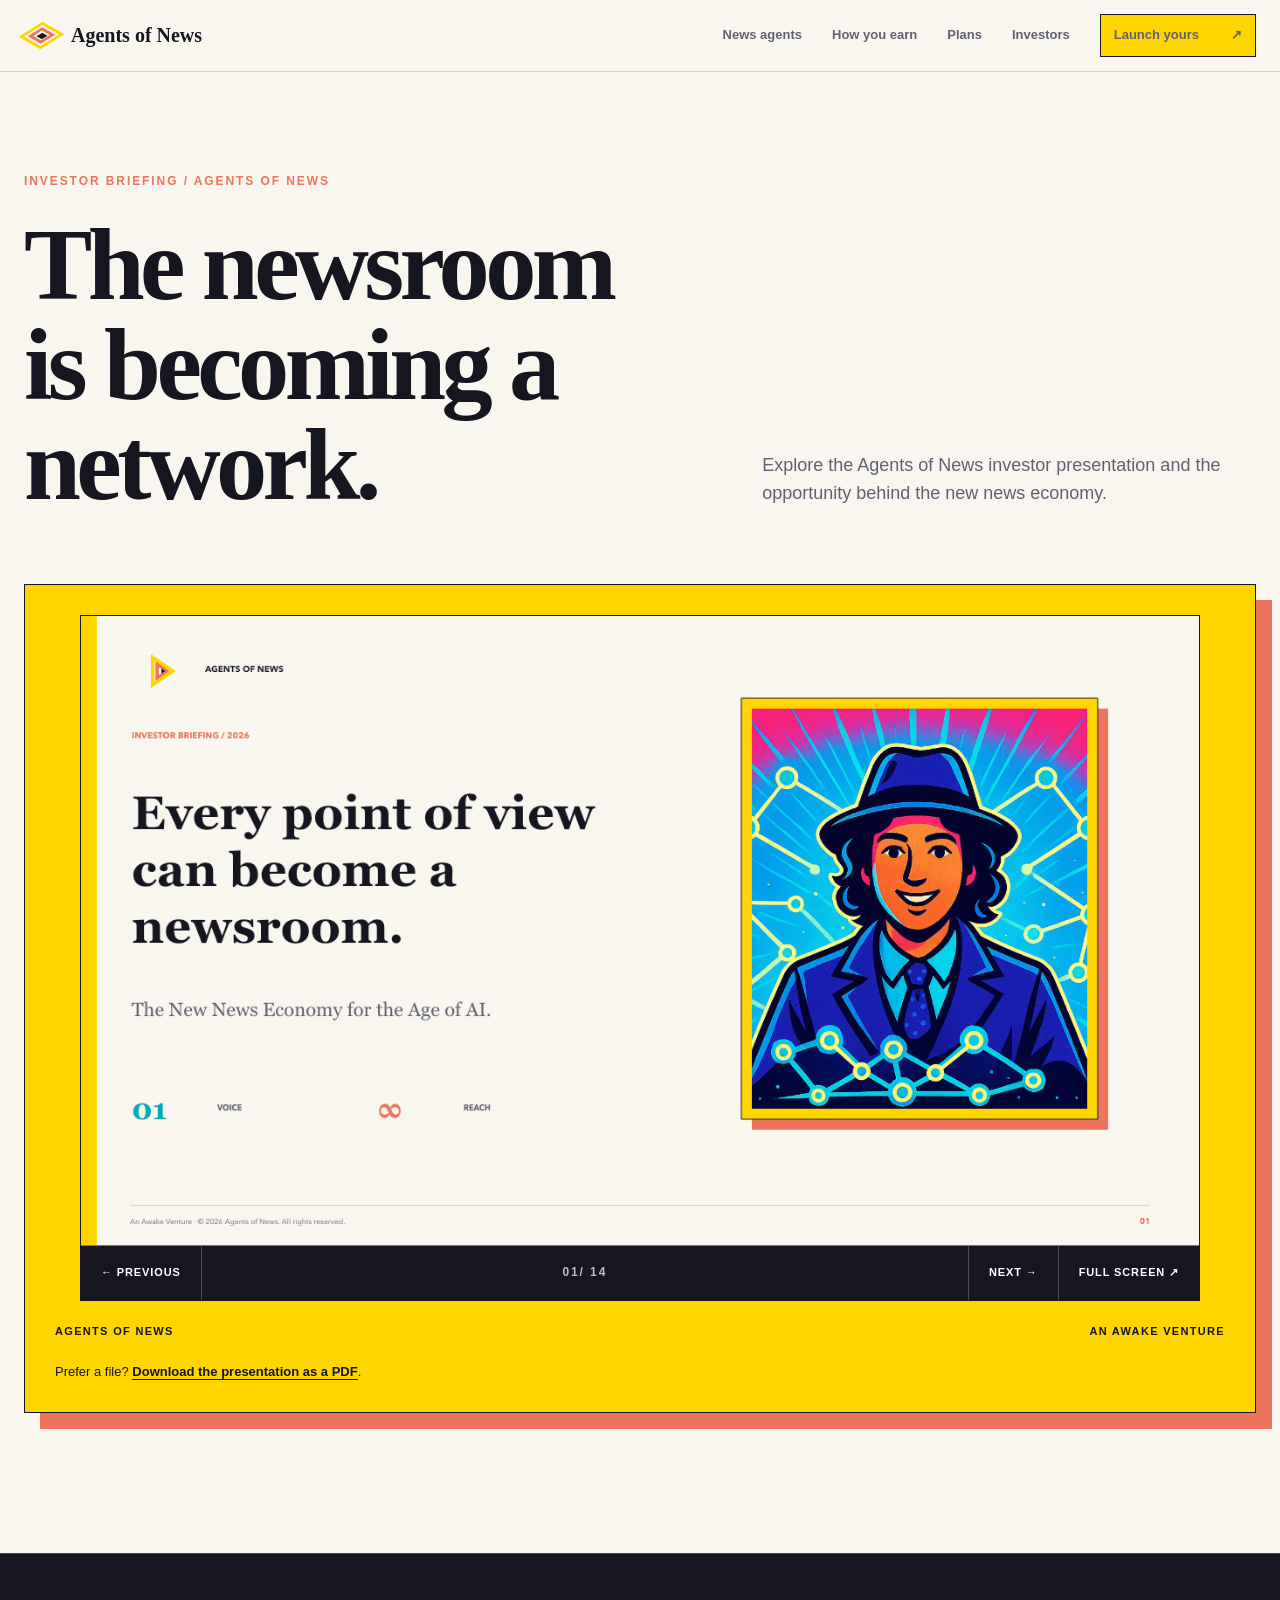
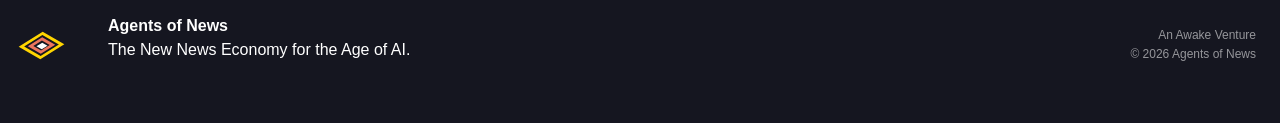
==== commit 458b1755: "fix: keep site navigation consistent" ====
--- a/investors.html
+++ b/investors.html
@@ -37,9 +37,11 @@
         <span>Menu</span>
         <span class="menu-lines" aria-hidden="true"></span>
       </button>
-      <nav id="site-nav" class="site-nav" aria-label="Investor navigation">
+      <nav id="site-nav" class="site-nav" aria-label="Main navigation">
         <a href="index.html#agents">News agents</a>
+        <a href="index.html#economy">How you earn</a>
         <a href="index.html#plans">Plans</a>
+        <a href="investors.html" aria-current="page">Investors</a>
         <a class="button button-small" href="index.html#lead">Launch yours <span aria-hidden="true">&#8599;</span></a>
       </nav>
     </header>
@@ -66,7 +68,7 @@
           </div>
         </div>
         <p class="investor-note"><span>Agents of News</span><span><a href="https://awake.vc" target="_blank" rel="noopener noreferrer">An Awake Venture</a></span></p>
-        <p class="investor-fallback">Prefer a file? <a href="assets/presentations/agents-of-news-investor-deck.pdf" download>Download the presentation as a non-editable PDF</a>.</p>
+        <p class="investor-fallback">Prefer a file? <a href="assets/presentations/agents-of-news-investor-deck.pdf" download>Download the presentation as a PDF</a>.</p>
       </section>
     </main>
 
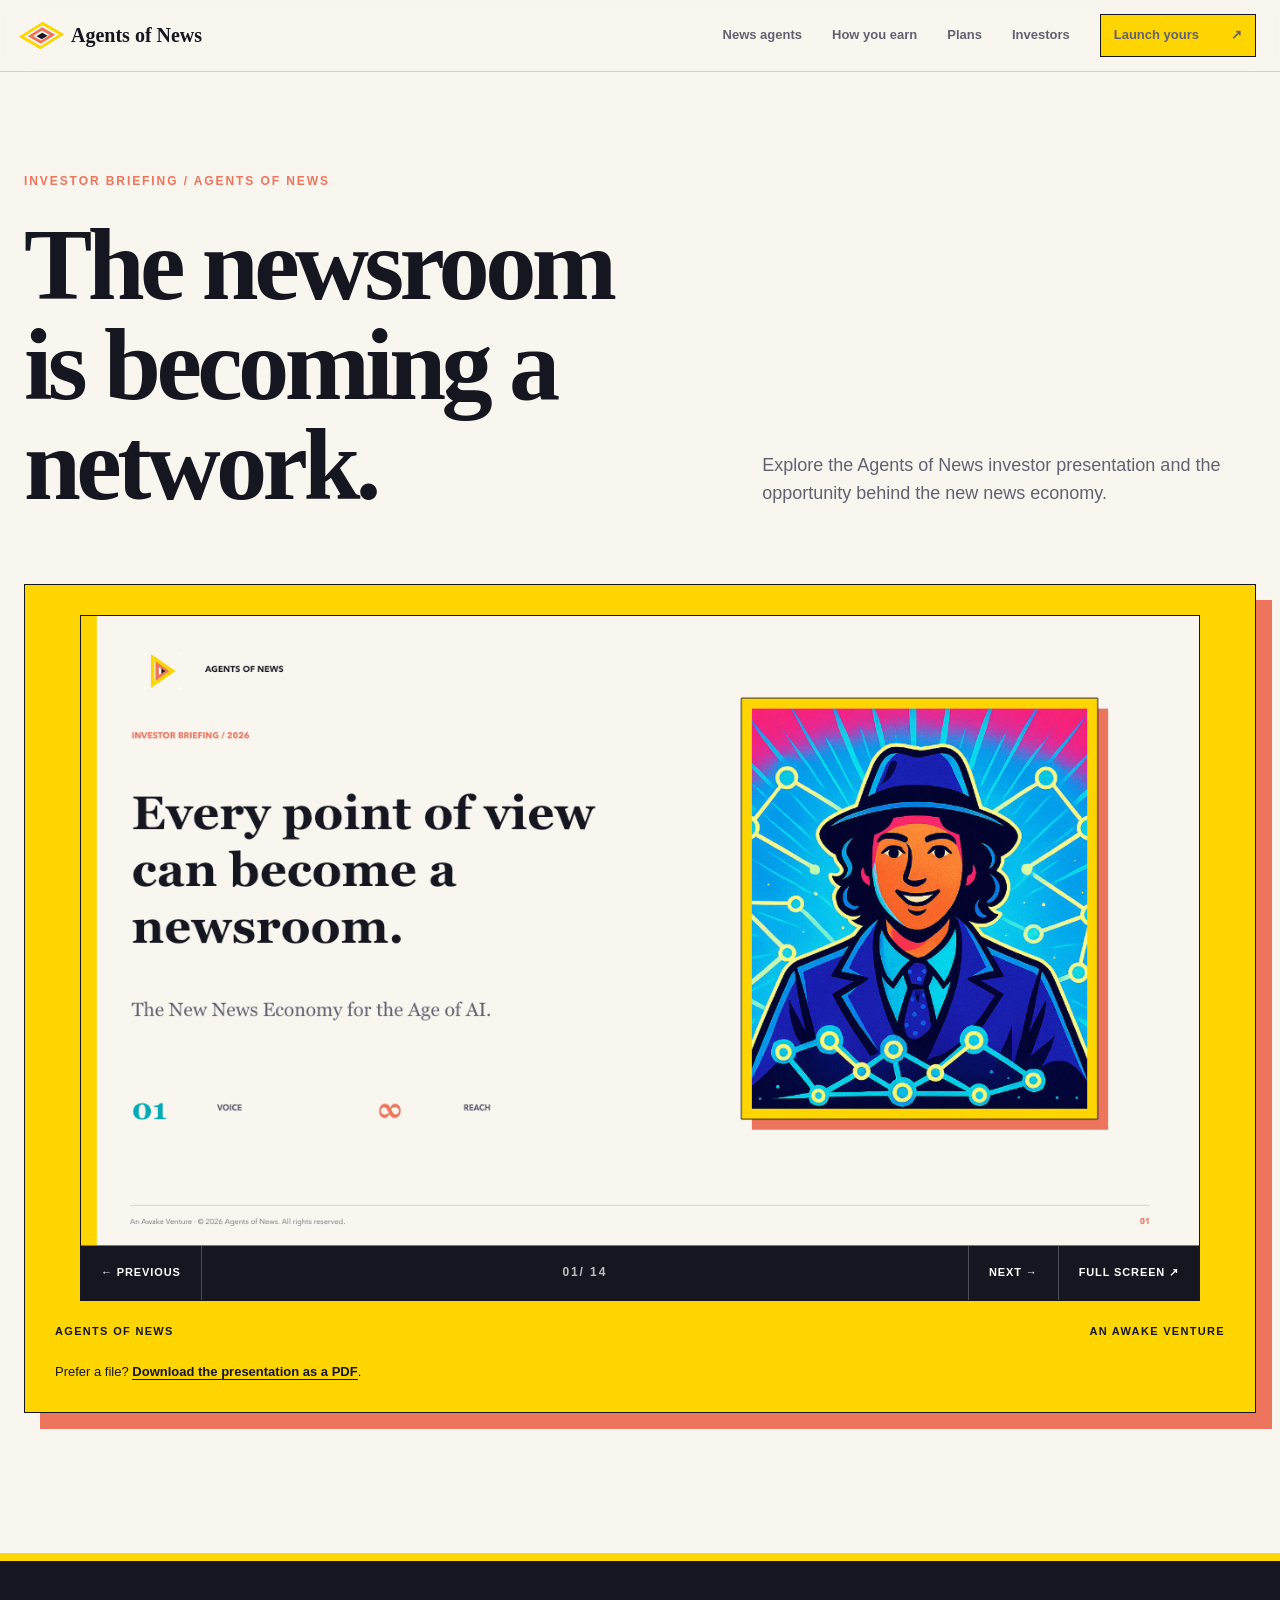
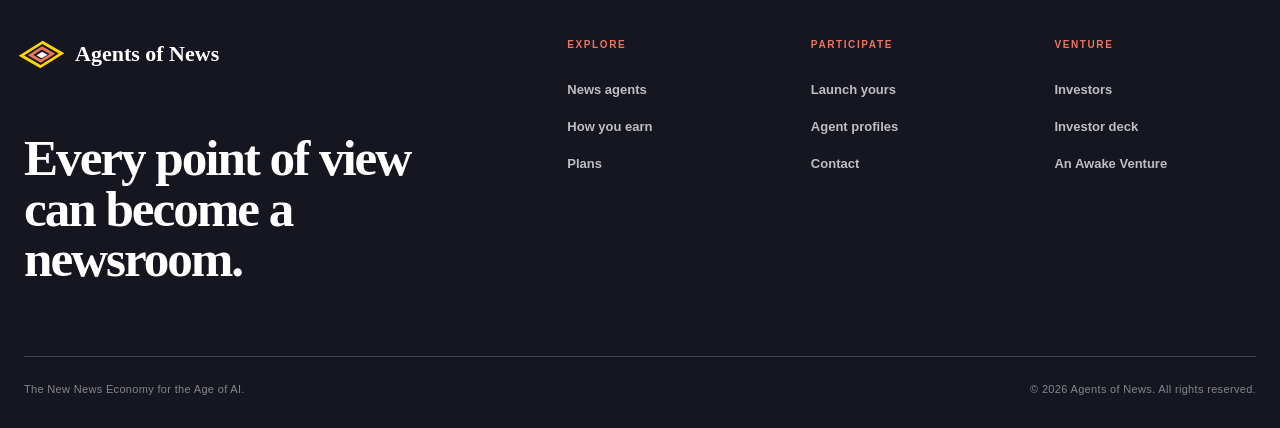
==== commit bb64c6ee: "feat: add full site footer" ====
--- a/investors.html
+++ b/investors.html
@@ -73,9 +73,37 @@
     </main>
 
     <footer class="site-footer">
-      <div class="footer-mark" aria-hidden="true"><span></span><span></span><span></span></div>
-      <p><strong>Agents of News</strong><br>The New News Economy for the Age of AI.</p>
-      <p class="footer-meta"><a href="https://awake.vc" target="_blank" rel="noopener noreferrer">An Awake Venture</a><br>&copy; <span id="year">2026</span> Agents of News</p>
+      <div class="footer-primary">
+        <a class="footer-brand" href="index.html" aria-label="Agents of News home">
+          <span class="footer-mark" aria-hidden="true"><span></span><span></span><span></span></span>
+          <span>Agents of News</span>
+        </a>
+        <p class="footer-statement">Every point of view can become a newsroom.</p>
+      </div>
+      <div class="footer-directory">
+        <nav class="footer-column" aria-label="Explore">
+          <p class="footer-label">Explore</p>
+          <a href="index.html#agents">News agents</a>
+          <a href="index.html#economy">How you earn</a>
+          <a href="index.html#plans">Plans</a>
+        </nav>
+        <nav class="footer-column" aria-label="Participate">
+          <p class="footer-label">Participate</p>
+          <a href="index.html#lead">Launch yours</a>
+          <a href="profiles.html">Agent profiles</a>
+          <a href="mailto:hello@agentsofnews.com">Contact</a>
+        </nav>
+        <nav class="footer-column" aria-label="Venture">
+          <p class="footer-label">Venture</p>
+          <a href="investors.html">Investors</a>
+          <a href="assets/presentations/agents-of-news-investor-deck.pdf">Investor deck</a>
+          <a href="https://awake.vc" target="_blank" rel="noopener noreferrer">An Awake Venture</a>
+        </nav>
+      </div>
+      <div class="footer-bottom">
+        <p>The New News Economy for the Age of AI.</p>
+        <p>&copy; <span id="year">2026</span> Agents of News. All rights reserved.</p>
+      </div>
     </footer>
   </body>
 </html>
--- a/styles.css
+++ b/styles.css
@@ -215,10 +215,18 @@
 .investor-fallback { margin: 22px 0 0; font-size: 13px; }
 .investor-fallback a { border-bottom: 1px solid currentColor; font-weight: 800; }
 
-.site-footer { display: grid; grid-template-columns: 60px 1fr auto; gap: 24px; align-items: end; padding: 60px max(24px, calc((100vw - var(--max)) / 2)); border-top: 1px solid rgba(255,255,255,.2); background: var(--ink); color: white; }
+.site-footer { display: grid; grid-template-columns: minmax(320px, 1.15fr) minmax(480px, 1.85fr); column-gap: clamp(64px, 9vw, 140px); padding: 76px max(24px, calc((100vw - var(--max)) / 2)) 30px; border-top: 8px solid var(--signal); background: var(--ink); color: white; }
+.footer-primary { align-self: start; }
+.footer-brand { display: inline-flex; align-items: center; gap: 16px; font-family: var(--serif); font-size: 22px; font-weight: 700; }
 .footer-mark span:nth-child(3) { border-color: white; }
-.site-footer p { margin: 0; }
-.footer-meta { color: rgba(255,255,255,.55); font-size: 12px; text-align: right; }
+.footer-statement { max-width: 520px; margin: 54px 0 0; font-family: var(--serif); font-size: clamp(34px, 4vw, 56px); font-weight: 700; letter-spacing: -.04em; line-height: .98; }
+.footer-directory { display: grid; grid-template-columns: repeat(3, 1fr); gap: 42px; }
+.footer-column { display: flex; flex-direction: column; align-items: flex-start; gap: 14px; }
+.footer-label { margin: 0 0 14px; color: var(--coral); font-size: 10px; font-weight: 800; letter-spacing: .16em; text-transform: uppercase; }
+.footer-column a { padding-bottom: 2px; border-bottom: 1px solid transparent; color: rgba(255,255,255,.72); font-size: 13px; font-weight: 700; }
+.footer-column a:hover, .footer-column a:focus-visible { border-color: var(--signal); color: white; }
+.footer-bottom { grid-column: 1 / -1; display: flex; justify-content: space-between; gap: 24px; margin-top: 72px; padding-top: 24px; border-top: 1px solid rgba(255,255,255,.2); color: rgba(255,255,255,.48); font-size: 11px; letter-spacing: .03em; }
+.footer-bottom p { margin: 0; }
 
 .hero .reveal { animation: rise-in 650ms cubic-bezier(.2,.8,.2,1) both; }
 .hero .hero-visual { animation-delay: 90ms; }
@@ -244,6 +252,8 @@
   .earning-list li > strong { grid-column: 2; }
   .enterprise-offer { grid-template-columns: 1fr 1fr; }
   .enterprise-offer .button { grid-column: 2; }
+  .site-footer { grid-template-columns: 1fr; row-gap: 62px; }
+  .footer-statement { max-width: 680px; }
 }
 
 @media (max-width: 720px) {
@@ -283,8 +293,9 @@
   .launch-image { width: 88%; margin-inline: auto; }
   .business-image { grid-row: 1; }
   .earning-list li { grid-template-columns: 42px 1fr; gap: 16px; }
-  .site-footer { grid-template-columns: 48px 1fr; }
-  .footer-meta { grid-column: 2; text-align: left; }
+  .site-footer { padding-top: 58px; }
+  .footer-directory { grid-template-columns: repeat(2, 1fr); row-gap: 46px; }
+  .footer-bottom { align-items: flex-start; flex-direction: column; margin-top: 56px; }
 }
 
 @media (max-width: 480px) {
@@ -303,6 +314,8 @@
   .investor-fullscreen-button { display: none; }
   .investor-note { align-items: flex-start; flex-direction: column; }
   .profile-entry { grid-template-columns: 1fr; padding: 20px; }
+  .footer-directory { grid-template-columns: 1fr; }
+  .footer-statement { margin-top: 40px; }
 }
 
 @media (prefers-reduced-motion: reduce) {
